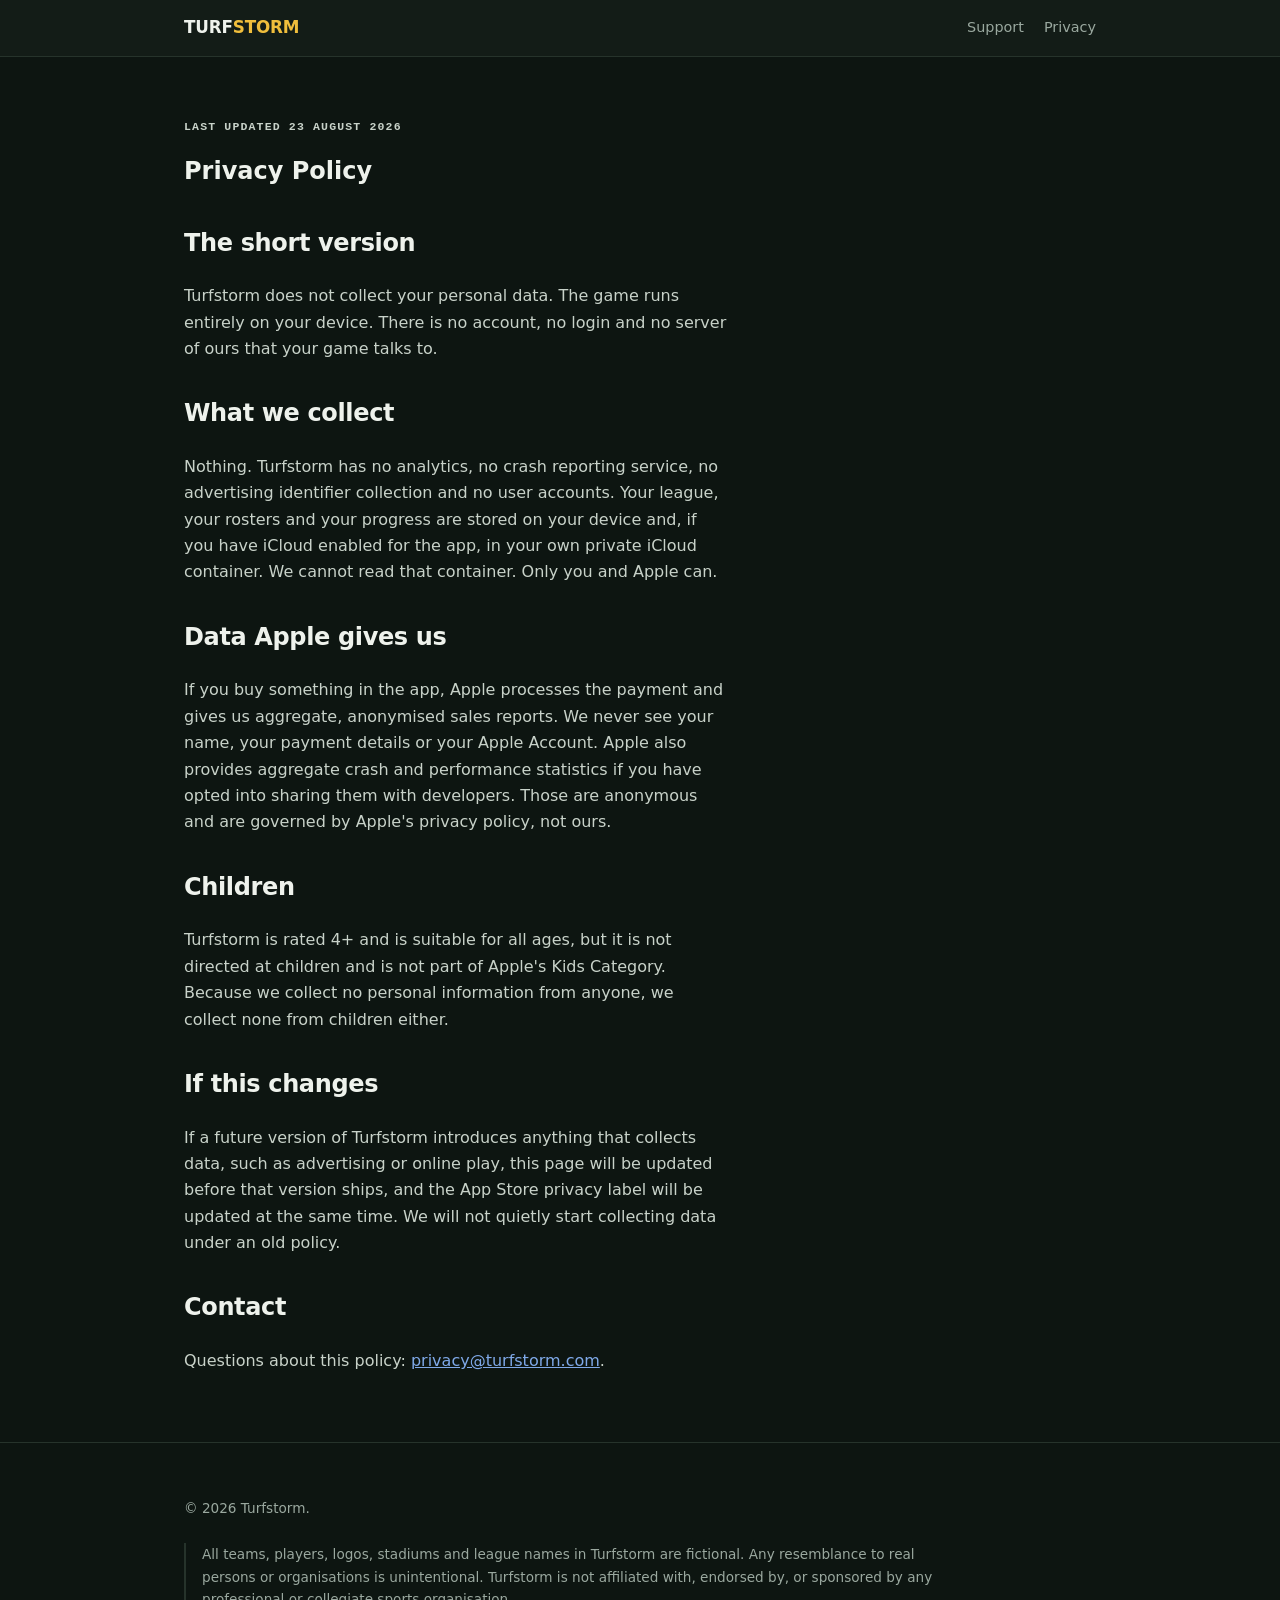
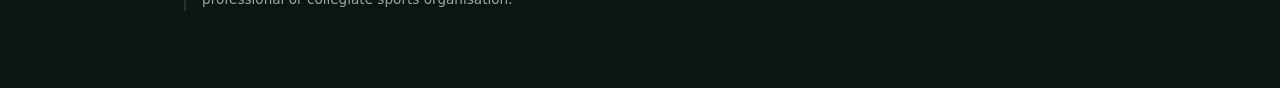
==== privacy.html @ e37dcb49 "chore: serve from repo root for GitHub Pages, add CNAME GitHub Pages only serves from the root or /d" ====
<!doctype html>
<html lang="en">
<head>
<meta charset="utf-8">
<meta name="viewport" content="width=device-width,initial-scale=1">
<title>Privacy Policy | Turfstorm</title>
<link rel="stylesheet" href="/style.css">
</head>
<body>
<header class="bar"><div class="wrap">
  <a class="brand" href="/">TURF<span>STORM</span></a>
  <nav><a href="/support.html">Support</a><a href="/privacy.html">Privacy</a></nav>
</div></header>

<section class="legal"><div class="wrap">
  <p class="updated">Last updated 23 August 2026</p>
  <h1>Privacy Policy</h1>

  <h2>The short version</h2>
  <p>Turfstorm does not collect your personal data. The game runs entirely on your device. There is no account, no login and no server of ours that your game talks to.</p>

  <h2>What we collect</h2>
  <p>Nothing. Turfstorm has no analytics, no crash reporting service, no advertising identifier collection and no user accounts. Your league, your rosters and your progress are stored on your device and, if you have iCloud enabled for the app, in your own private iCloud container. We cannot read that container. Only you and Apple can.</p>

  <h2>Data Apple gives us</h2>
  <p>If you buy something in the app, Apple processes the payment and gives us aggregate, anonymised sales reports. We never see your name, your payment details or your Apple Account. Apple also provides aggregate crash and performance statistics if you have opted into sharing them with developers. Those are anonymous and are governed by Apple's privacy policy, not ours.</p>

  <h2>Children</h2>
  <p>Turfstorm is rated 4+ and is suitable for all ages, but it is not directed at children and is not part of Apple's Kids Category. Because we collect no personal information from anyone, we collect none from children either.</p>

  <h2>If this changes</h2>
  <p>If a future version of Turfstorm introduces anything that collects data, such as advertising or online play, this page will be updated before that version ships, and the App Store privacy label will be updated at the same time. We will not quietly start collecting data under an old policy.</p>

  <h2>Contact</h2>
  <p>Questions about this policy: <a href="mailto:privacy@turfstorm.com">privacy@turfstorm.com</a>.</p>
</div></section>

<footer><div class="wrap">
  <p>&copy; 2026 Turfstorm.</p>
  <p class="disclaimer">All teams, players, logos, stadiums and league names in Turfstorm are fictional. Any resemblance to real persons or organisations is unintentional. Turfstorm is not affiliated with, endorsed by, or sponsored by any professional or collegiate sports organisation.</p>
</div></footer>
</body>
</html>
---- style.css ----
/* Turfstorm marketing site.
   Same broadcast-telestrator language as the app: turf ground, chalk type, the first-down
   line as the single accent. Square corners, no gradients, no rounded cards. */
:root{
  --turf:#0d1511; --turf-2:#131c17; --panel:#18221c; --edge:#26332b;
  --chalk:#eef2ec; --muted:#9aa89f;
  --marker:#f0be3c; --scrimmage:#7fa9e8;
  --measure:34rem;
}
*{box-sizing:border-box}
html{-webkit-text-size-adjust:100%}
body{
  margin:0;background:var(--turf);color:var(--chalk);
  font:16px/1.65 ui-sans-serif,system-ui,-apple-system,"Helvetica Neue",Arial,sans-serif;
}
a{color:var(--scrimmage)}
.wrap{max-width:60rem;margin:0 auto;padding:0 1.5rem}
header.bar{
  border-bottom:1px solid var(--edge);background:var(--turf-2);
  position:sticky;top:0;z-index:10;
}
header.bar .wrap{display:flex;align-items:center;gap:1rem;height:3.5rem}
.brand{font-weight:800;letter-spacing:-.01em;font-size:1.05rem;text-decoration:none;color:var(--chalk)}
.brand span{color:var(--marker)}
nav{margin-left:auto;display:flex;gap:1.25rem;font-size:.9rem}
nav a{color:var(--muted);text-decoration:none}
nav a:hover,nav a:focus-visible{color:var(--chalk)}

.hero{padding:4.5rem 0 3.5rem;border-bottom:1px solid var(--edge);position:relative;overflow:hidden}
.hero::after{
  content:"";position:absolute;left:0;right:0;bottom:0;height:4px;background:var(--marker);
}
.hero h1{font-size:clamp(2.1rem,6vw,3.4rem);line-height:1.05;margin:0 0 1rem;max-width:16ch;letter-spacing:-.025em}
.hero p{font-size:1.15rem;color:var(--muted);max-width:var(--measure);margin:0 0 1.75rem}
.eyebrow{
  font:600 .72rem/1 ui-monospace,SFMono-Regular,Menlo,monospace;
  letter-spacing:.16em;text-transform:uppercase;color:var(--marker);margin:0 0 1rem
}
.pill{
  display:inline-block;border:1px solid var(--edge);padding:.5rem .9rem;
  font-size:.82rem;color:var(--muted)
}

section{padding:3.25rem 0;border-bottom:1px solid var(--edge)}
h2{font-size:1.5rem;letter-spacing:-.015em;margin:0 0 1.25rem}
h3{font-size:1.05rem;margin:0 0 .4rem}
p,li{max-width:var(--measure)}
.features{display:grid;grid-template-columns:repeat(auto-fit,minmax(15rem,1fr));gap:1px;background:var(--edge);border:1px solid var(--edge)}
.feature{background:var(--panel);padding:1.35rem}
.feature p{color:var(--muted);font-size:.94rem;margin:0}
.feature h3{color:var(--chalk)}

.legal h2{margin-top:2rem}
.legal h2:first-child{margin-top:0}
.legal p,.legal li{color:#c8d2c9}
.updated{font:600 .72rem/1 ui-monospace,monospace;letter-spacing:.1em;text-transform:uppercase;color:var(--muted)}

footer{padding:2.5rem 0 4rem;color:var(--muted);font-size:.85rem}
footer p{max-width:48rem}
.disclaimer{border-left:2px solid var(--edge);padding-left:1rem;margin-top:1.5rem}
@media (prefers-reduced-motion:no-preference){html{scroll-behavior:smooth}}
:focus-visible{outline:2px solid var(--marker);outline-offset:2px}
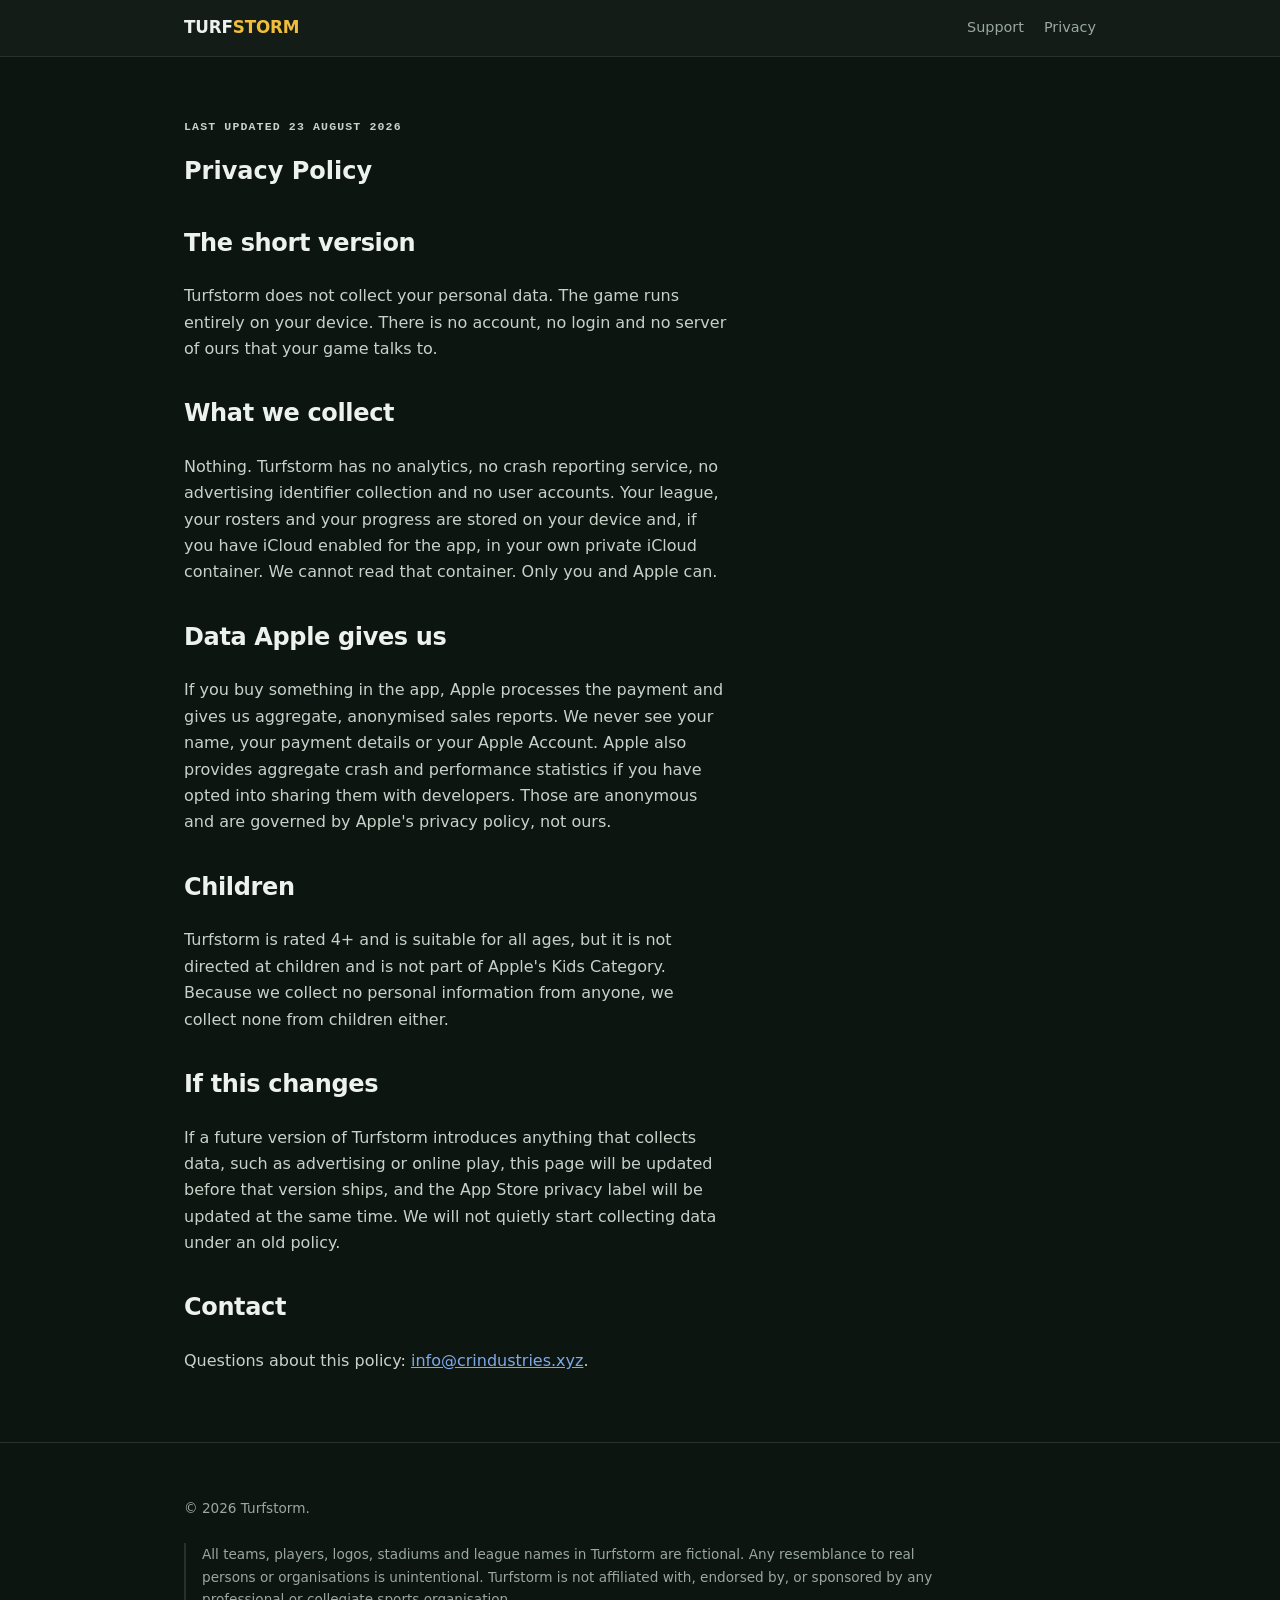
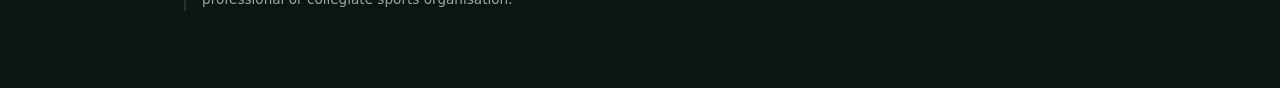
==== commit 08c7bbd9: "chore: contact email is info@crindustries.xyz Co-Authored-By: Claude Opus 5 (1M context) <noreply@an" ====
--- a/privacy.html
+++ b/privacy.html
@@ -32,7 +32,7 @@
   <p>If a future version of Turfstorm introduces anything that collects data, such as advertising or online play, this page will be updated before that version ships, and the App Store privacy label will be updated at the same time. We will not quietly start collecting data under an old policy.</p>
 
   <h2>Contact</h2>
-  <p>Questions about this policy: <a href="mailto:privacy@turfstorm.com">privacy@turfstorm.com</a>.</p>
+  <p>Questions about this policy: <a href="mailto:info@crindustries.xyz">info@crindustries.xyz</a>.</p>
 </div></section>
 
 <footer><div class="wrap">
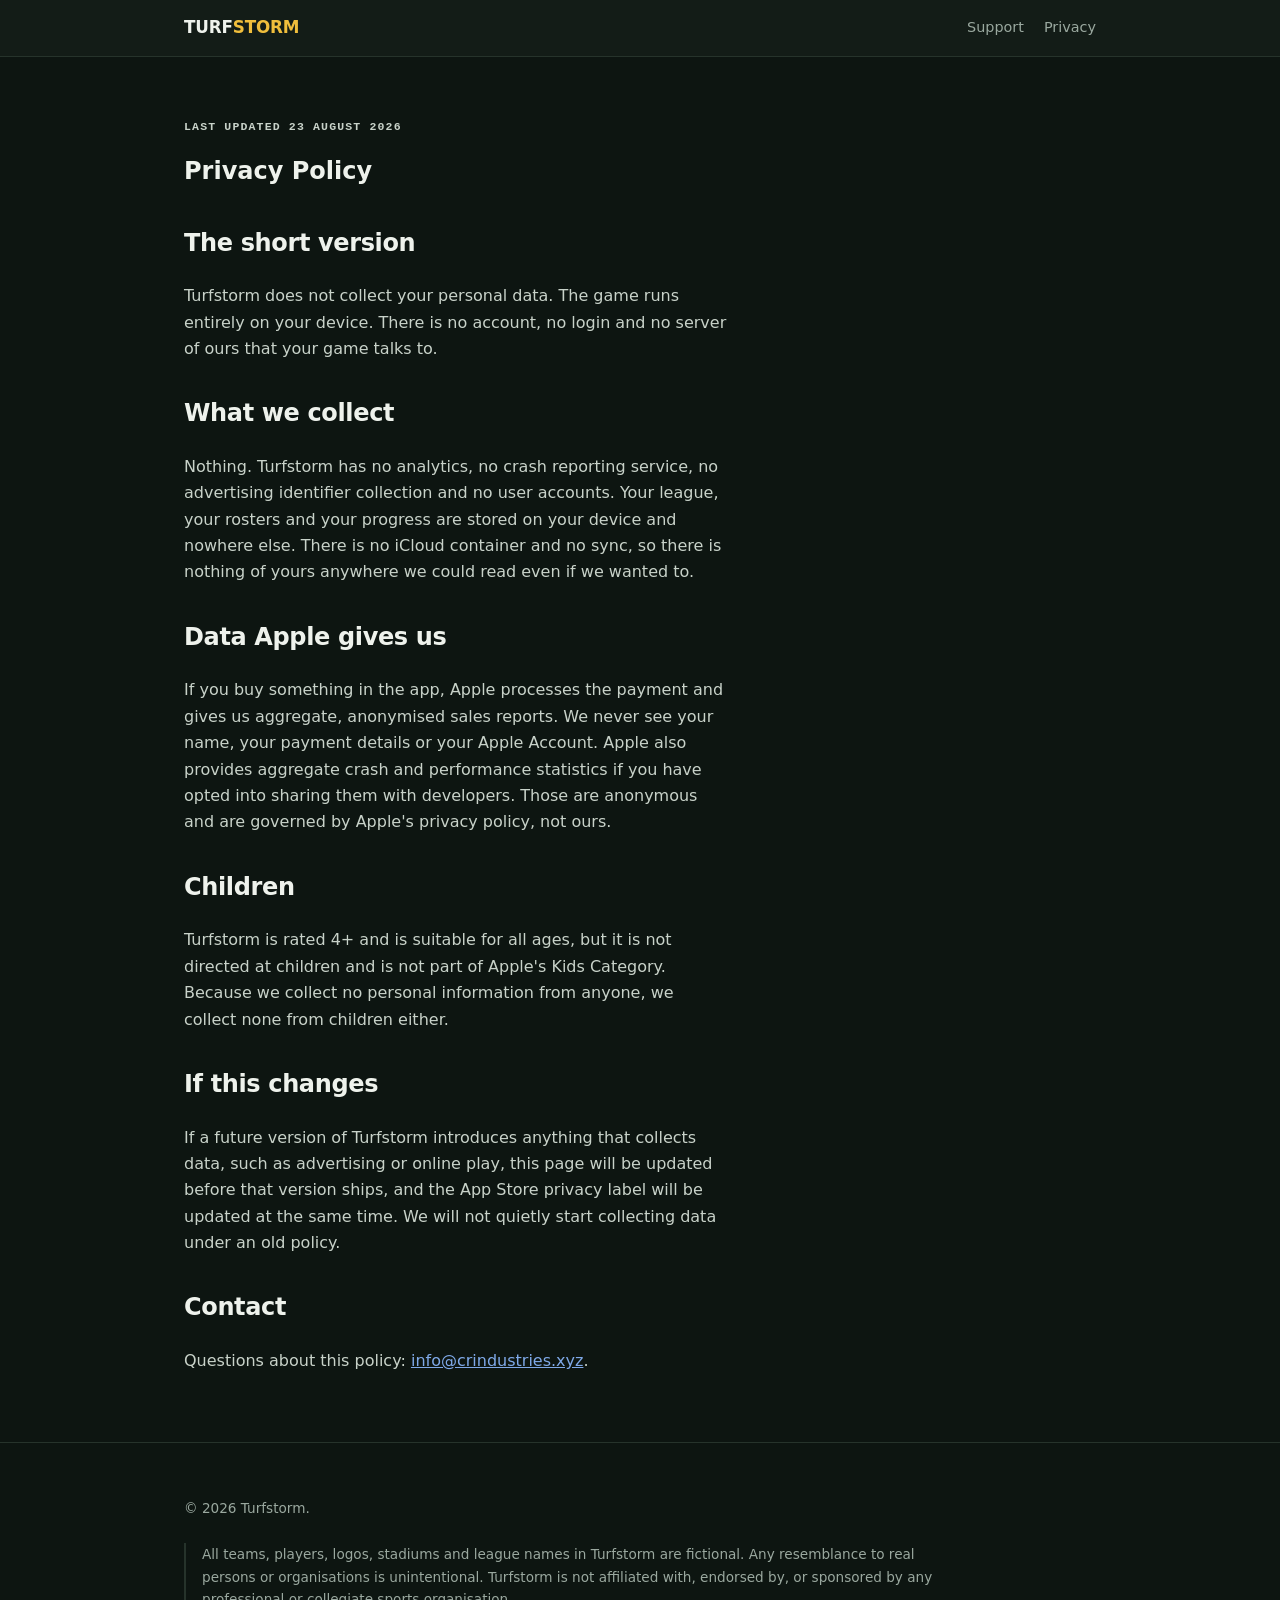
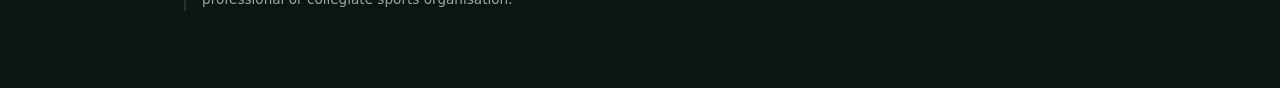
==== commit b14a1024: "fix(site): say what the app does, not what it was going to do Two claims on the support page and one" ====
--- a/privacy.html
+++ b/privacy.html
@@ -20,7 +20,7 @@
   <p>Turfstorm does not collect your personal data. The game runs entirely on your device. There is no account, no login and no server of ours that your game talks to.</p>
 
   <h2>What we collect</h2>
-  <p>Nothing. Turfstorm has no analytics, no crash reporting service, no advertising identifier collection and no user accounts. Your league, your rosters and your progress are stored on your device and, if you have iCloud enabled for the app, in your own private iCloud container. We cannot read that container. Only you and Apple can.</p>
+  <p>Nothing. Turfstorm has no analytics, no crash reporting service, no advertising identifier collection and no user accounts. Your league, your rosters and your progress are stored on your device and nowhere else. There is no iCloud container and no sync, so there is nothing of yours anywhere we could read even if we wanted to.</p>
 
   <h2>Data Apple gives us</h2>
   <p>If you buy something in the app, Apple processes the payment and gives us aggregate, anonymised sales reports. We never see your name, your payment details or your Apple Account. Apple also provides aggregate crash and performance statistics if you have opted into sharing them with developers. Those are anonymous and are governed by Apple's privacy policy, not ours.</p>
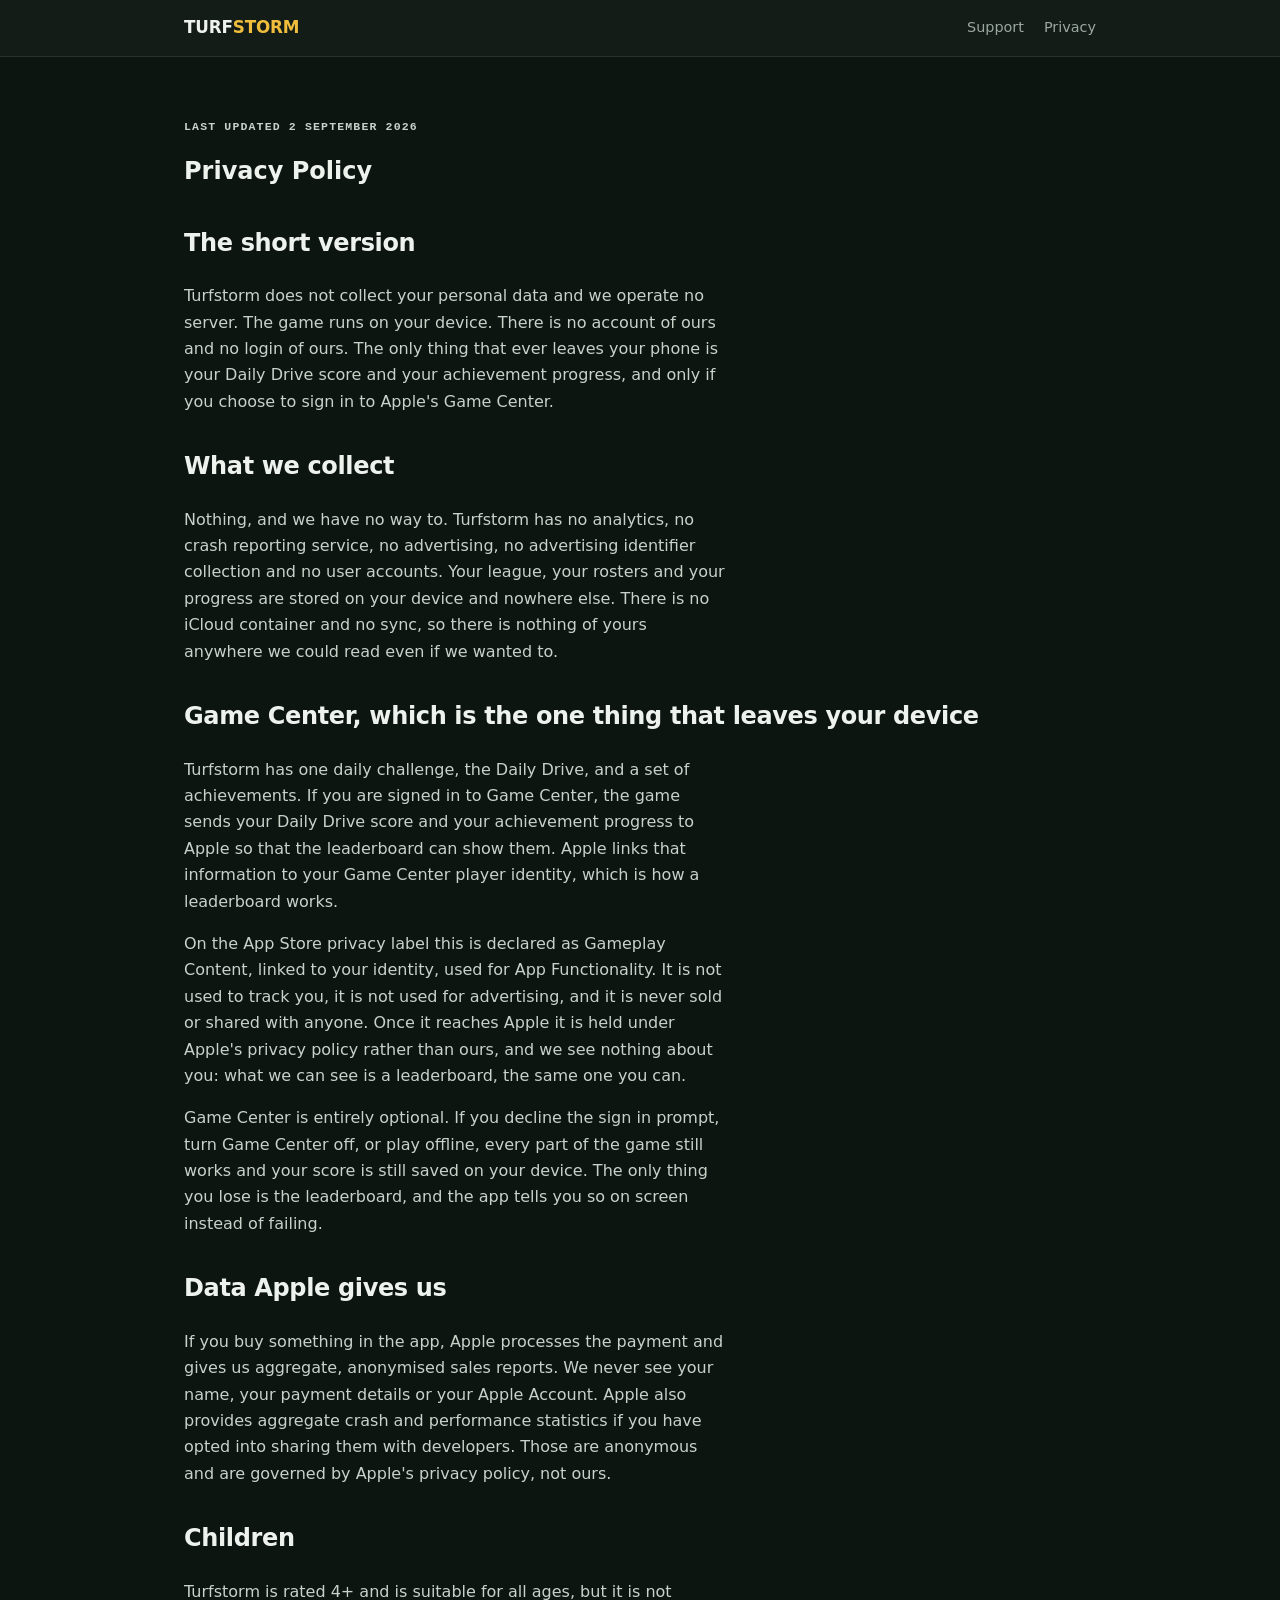
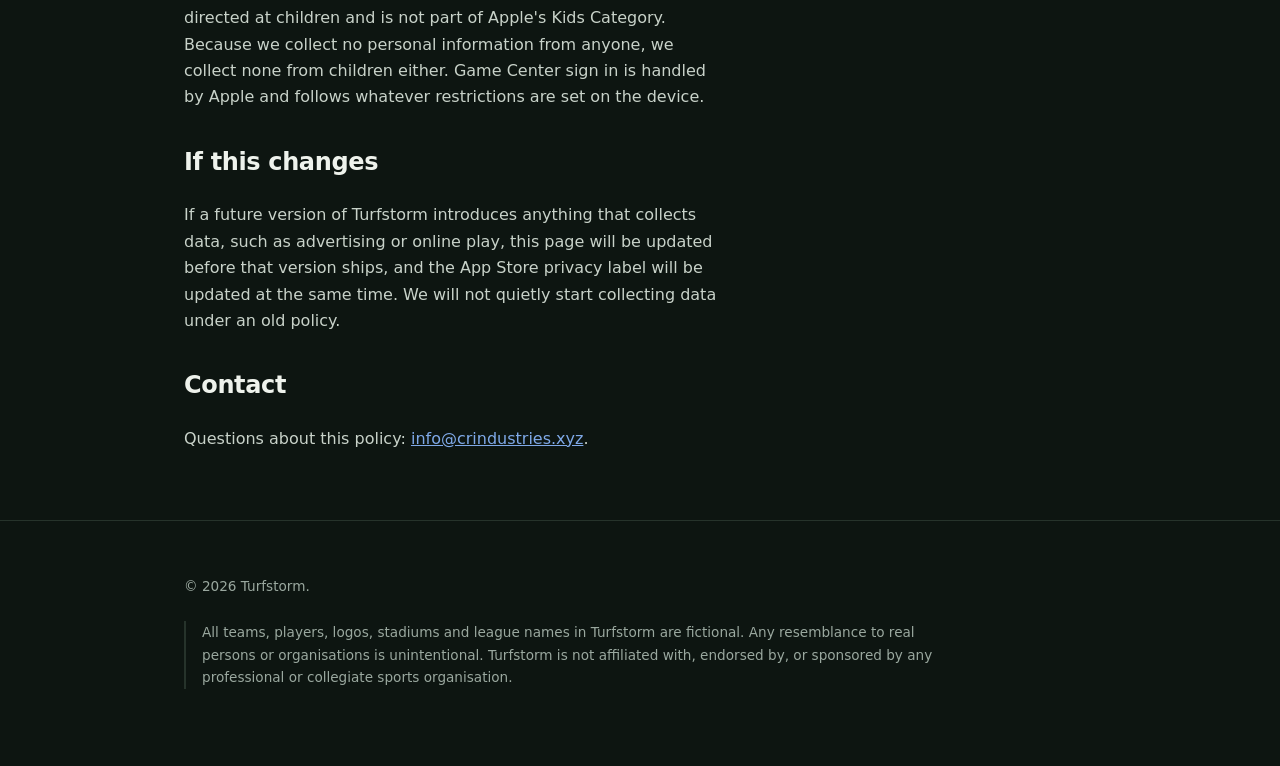
==== commit 20444cdb: "fix(site): the privacy policy said "Nothing" about an app that talks to Game Center The product page" ====
--- a/privacy.html
+++ b/privacy.html
@@ -13,20 +13,25 @@
 </div></header>
 
 <section class="legal"><div class="wrap">
-  <p class="updated">Last updated 23 August 2026</p>
+  <p class="updated">Last updated 2 September 2026</p>
   <h1>Privacy Policy</h1>
 
   <h2>The short version</h2>
-  <p>Turfstorm does not collect your personal data. The game runs entirely on your device. There is no account, no login and no server of ours that your game talks to.</p>
+  <p>Turfstorm does not collect your personal data and we operate no server. The game runs on your device. There is no account of ours and no login of ours. The only thing that ever leaves your phone is your Daily Drive score and your achievement progress, and only if you choose to sign in to Apple's Game Center.</p>
 
   <h2>What we collect</h2>
-  <p>Nothing. Turfstorm has no analytics, no crash reporting service, no advertising identifier collection and no user accounts. Your league, your rosters and your progress are stored on your device and nowhere else. There is no iCloud container and no sync, so there is nothing of yours anywhere we could read even if we wanted to.</p>
+  <p>Nothing, and we have no way to. Turfstorm has no analytics, no crash reporting service, no advertising, no advertising identifier collection and no user accounts. Your league, your rosters and your progress are stored on your device and nowhere else. There is no iCloud container and no sync, so there is nothing of yours anywhere we could read even if we wanted to.</p>
+
+  <h2>Game Center, which is the one thing that leaves your device</h2>
+  <p>Turfstorm has one daily challenge, the Daily Drive, and a set of achievements. If you are signed in to Game Center, the game sends your Daily Drive score and your achievement progress to Apple so that the leaderboard can show them. Apple links that information to your Game Center player identity, which is how a leaderboard works.</p>
+  <p>On the App Store privacy label this is declared as Gameplay Content, linked to your identity, used for App Functionality. It is not used to track you, it is not used for advertising, and it is never sold or shared with anyone. Once it reaches Apple it is held under Apple's privacy policy rather than ours, and we see nothing about you: what we can see is a leaderboard, the same one you can.</p>
+  <p>Game Center is entirely optional. If you decline the sign in prompt, turn Game Center off, or play offline, every part of the game still works and your score is still saved on your device. The only thing you lose is the leaderboard, and the app tells you so on screen instead of failing.</p>
 
   <h2>Data Apple gives us</h2>
   <p>If you buy something in the app, Apple processes the payment and gives us aggregate, anonymised sales reports. We never see your name, your payment details or your Apple Account. Apple also provides aggregate crash and performance statistics if you have opted into sharing them with developers. Those are anonymous and are governed by Apple's privacy policy, not ours.</p>
 
   <h2>Children</h2>
-  <p>Turfstorm is rated 4+ and is suitable for all ages, but it is not directed at children and is not part of Apple's Kids Category. Because we collect no personal information from anyone, we collect none from children either.</p>
+  <p>Turfstorm is rated 4+ and is suitable for all ages, but it is not directed at children and is not part of Apple's Kids Category. Because we collect no personal information from anyone, we collect none from children either. Game Center sign in is handled by Apple and follows whatever restrictions are set on the device.</p>
 
   <h2>If this changes</h2>
   <p>If a future version of Turfstorm introduces anything that collects data, such as advertising or online play, this page will be updated before that version ships, and the App Store privacy label will be updated at the same time. We will not quietly start collecting data under an old policy.</p>
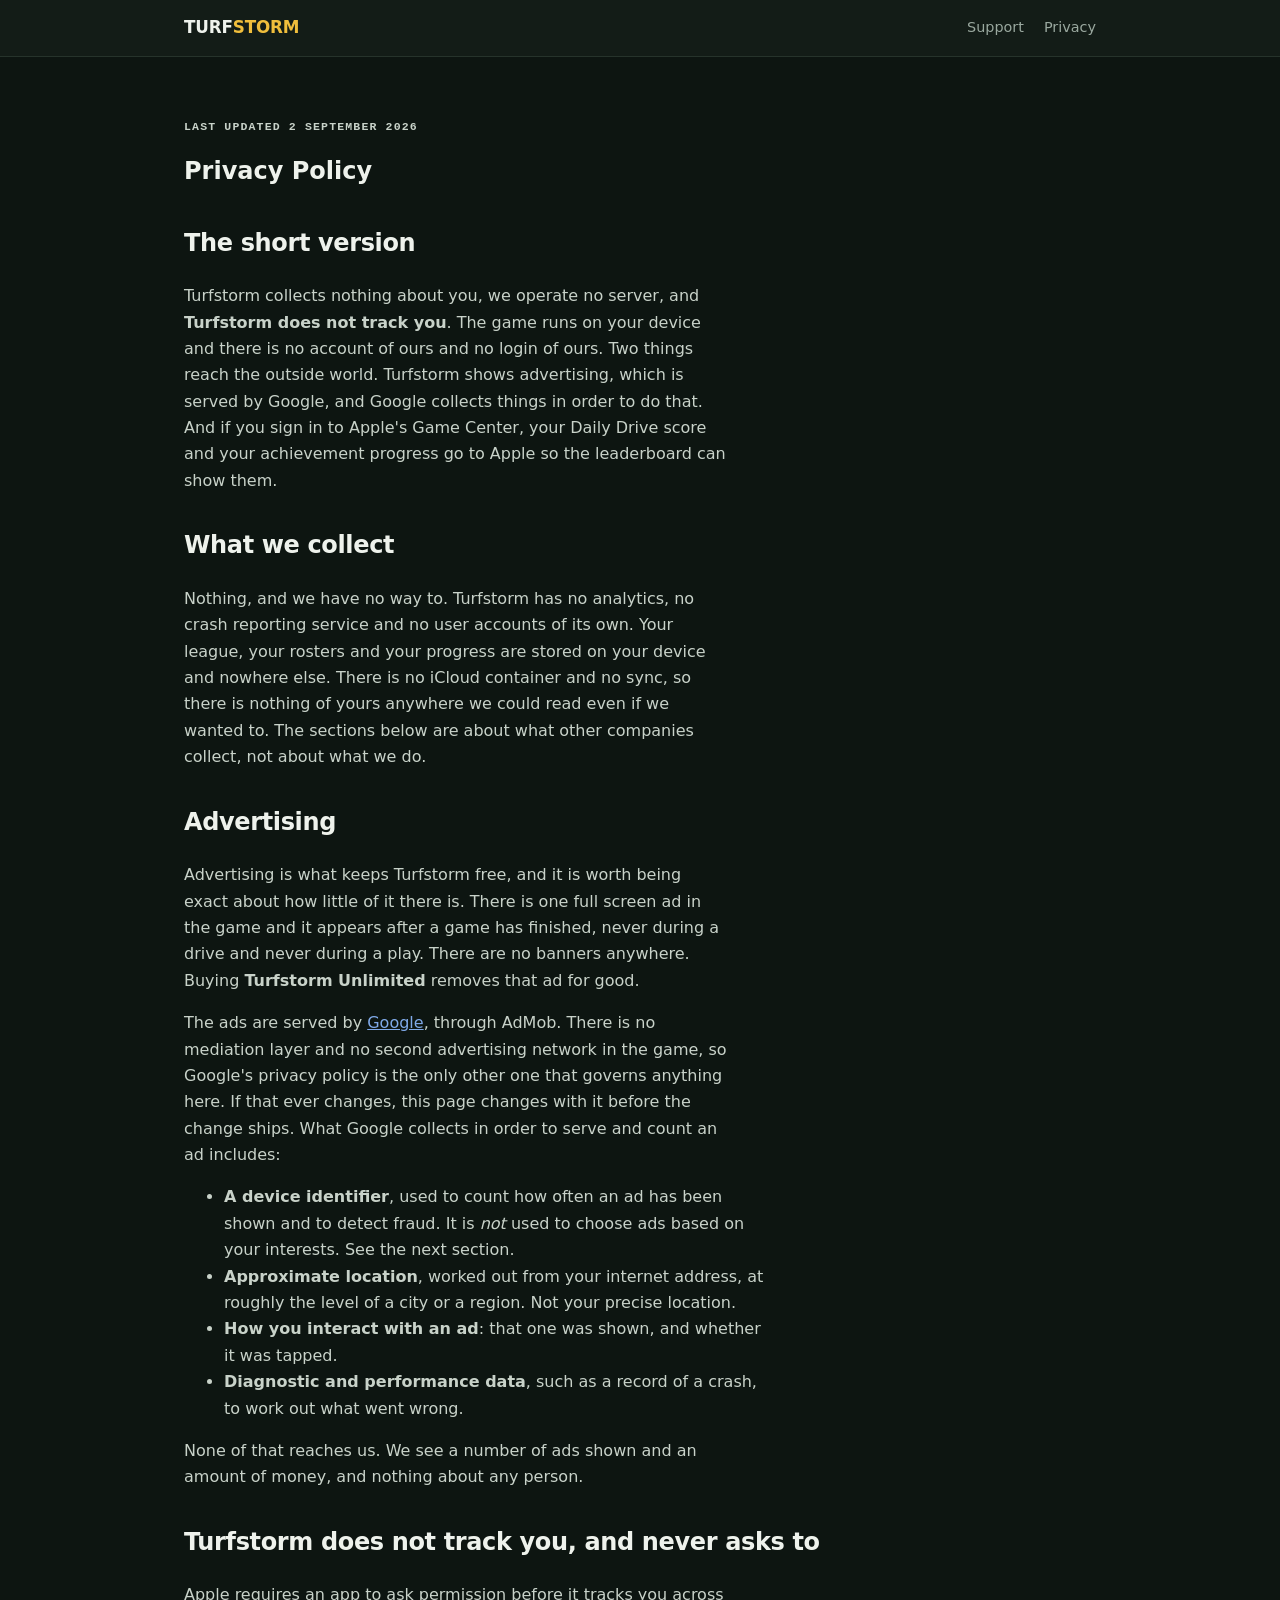
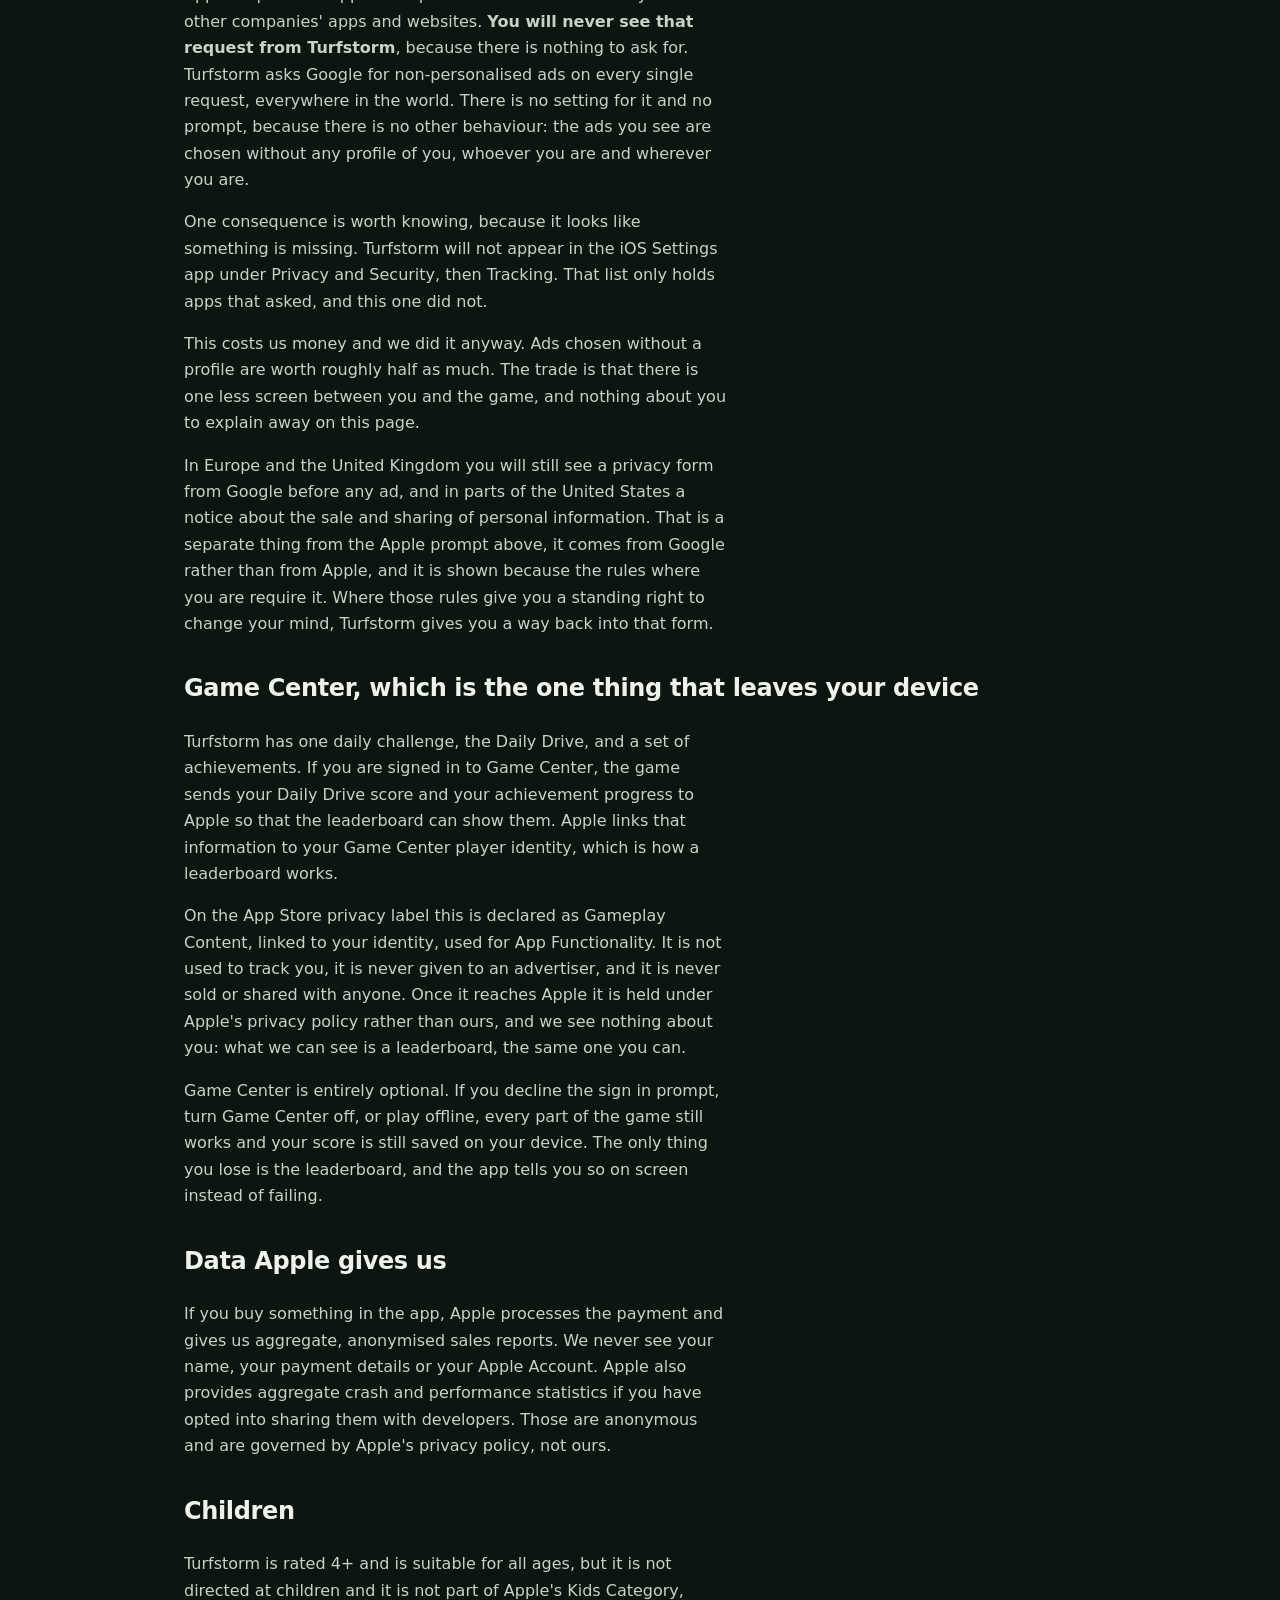
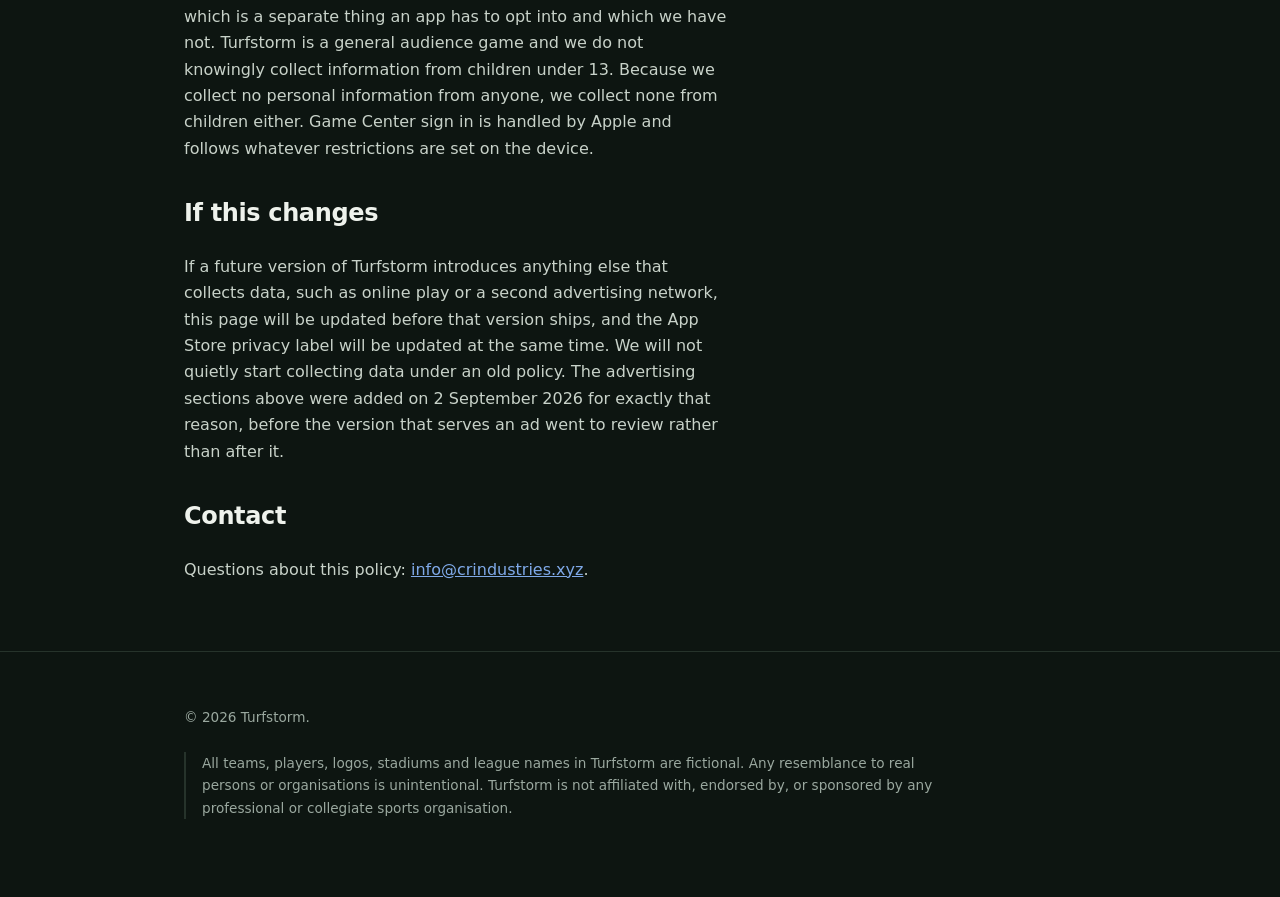
==== commit 01df5ec1: "fix(site): say that the game shows adverts, before the version that shows them ships Version 1.0 car" ====
--- a/privacy.html
+++ b/privacy.html
@@ -17,24 +17,41 @@
   <h1>Privacy Policy</h1>
 
   <h2>The short version</h2>
-  <p>Turfstorm does not collect your personal data and we operate no server. The game runs on your device. There is no account of ours and no login of ours. The only thing that ever leaves your phone is your Daily Drive score and your achievement progress, and only if you choose to sign in to Apple's Game Center.</p>
+  <p>Turfstorm collects nothing about you, we operate no server, and <strong>Turfstorm does not track you</strong>. The game runs on your device and there is no account of ours and no login of ours. Two things reach the outside world. Turfstorm shows advertising, which is served by Google, and Google collects things in order to do that. And if you sign in to Apple's Game Center, your Daily Drive score and your achievement progress go to Apple so the leaderboard can show them.</p>
 
   <h2>What we collect</h2>
-  <p>Nothing, and we have no way to. Turfstorm has no analytics, no crash reporting service, no advertising, no advertising identifier collection and no user accounts. Your league, your rosters and your progress are stored on your device and nowhere else. There is no iCloud container and no sync, so there is nothing of yours anywhere we could read even if we wanted to.</p>
+  <p>Nothing, and we have no way to. Turfstorm has no analytics, no crash reporting service and no user accounts of its own. Your league, your rosters and your progress are stored on your device and nowhere else. There is no iCloud container and no sync, so there is nothing of yours anywhere we could read even if we wanted to. The sections below are about what other companies collect, not about what we do.</p>
+
+  <h2>Advertising</h2>
+  <p>Advertising is what keeps Turfstorm free, and it is worth being exact about how little of it there is. There is one full screen ad in the game and it appears after a game has finished, never during a drive and never during a play. There are no banners anywhere. Buying <strong>Turfstorm Unlimited</strong> removes that ad for good.</p>
+  <p>The ads are served by <a href="https://policies.google.com/privacy">Google</a>, through AdMob. There is no mediation layer and no second advertising network in the game, so Google's privacy policy is the only other one that governs anything here. If that ever changes, this page changes with it before the change ships. What Google collects in order to serve and count an ad includes:</p>
+  <ul>
+    <li><strong>A device identifier</strong>, used to count how often an ad has been shown and to detect fraud. It is <em>not</em> used to choose ads based on your interests. See the next section.</li>
+    <li><strong>Approximate location</strong>, worked out from your internet address, at roughly the level of a city or a region. Not your precise location.</li>
+    <li><strong>How you interact with an ad</strong>: that one was shown, and whether it was tapped.</li>
+    <li><strong>Diagnostic and performance data</strong>, such as a record of a crash, to work out what went wrong.</li>
+  </ul>
+  <p>None of that reaches us. We see a number of ads shown and an amount of money, and nothing about any person.</p>
+
+  <h2>Turfstorm does not track you, and never asks to</h2>
+  <p>Apple requires an app to ask permission before it tracks you across other companies' apps and websites. <strong>You will never see that request from Turfstorm</strong>, because there is nothing to ask for. Turfstorm asks Google for non-personalised ads on every single request, everywhere in the world. There is no setting for it and no prompt, because there is no other behaviour: the ads you see are chosen without any profile of you, whoever you are and wherever you are.</p>
+  <p>One consequence is worth knowing, because it looks like something is missing. Turfstorm will not appear in the iOS Settings app under Privacy and Security, then Tracking. That list only holds apps that asked, and this one did not.</p>
+  <p>This costs us money and we did it anyway. Ads chosen without a profile are worth roughly half as much. The trade is that there is one less screen between you and the game, and nothing about you to explain away on this page.</p>
+  <p>In Europe and the United Kingdom you will still see a privacy form from Google before any ad, and in parts of the United States a notice about the sale and sharing of personal information. That is a separate thing from the Apple prompt above, it comes from Google rather than from Apple, and it is shown because the rules where you are require it. Where those rules give you a standing right to change your mind, Turfstorm gives you a way back into that form.</p>
 
   <h2>Game Center, which is the one thing that leaves your device</h2>
   <p>Turfstorm has one daily challenge, the Daily Drive, and a set of achievements. If you are signed in to Game Center, the game sends your Daily Drive score and your achievement progress to Apple so that the leaderboard can show them. Apple links that information to your Game Center player identity, which is how a leaderboard works.</p>
-  <p>On the App Store privacy label this is declared as Gameplay Content, linked to your identity, used for App Functionality. It is not used to track you, it is not used for advertising, and it is never sold or shared with anyone. Once it reaches Apple it is held under Apple's privacy policy rather than ours, and we see nothing about you: what we can see is a leaderboard, the same one you can.</p>
+  <p>On the App Store privacy label this is declared as Gameplay Content, linked to your identity, used for App Functionality. It is not used to track you, it is never given to an advertiser, and it is never sold or shared with anyone. Once it reaches Apple it is held under Apple's privacy policy rather than ours, and we see nothing about you: what we can see is a leaderboard, the same one you can.</p>
   <p>Game Center is entirely optional. If you decline the sign in prompt, turn Game Center off, or play offline, every part of the game still works and your score is still saved on your device. The only thing you lose is the leaderboard, and the app tells you so on screen instead of failing.</p>
 
   <h2>Data Apple gives us</h2>
   <p>If you buy something in the app, Apple processes the payment and gives us aggregate, anonymised sales reports. We never see your name, your payment details or your Apple Account. Apple also provides aggregate crash and performance statistics if you have opted into sharing them with developers. Those are anonymous and are governed by Apple's privacy policy, not ours.</p>
 
   <h2>Children</h2>
-  <p>Turfstorm is rated 4+ and is suitable for all ages, but it is not directed at children and is not part of Apple's Kids Category. Because we collect no personal information from anyone, we collect none from children either. Game Center sign in is handled by Apple and follows whatever restrictions are set on the device.</p>
+  <p>Turfstorm is rated 4+ and is suitable for all ages, but it is not directed at children and it is not part of Apple's Kids Category, which is a separate thing an app has to opt into and which we have not. Turfstorm is a general audience game and we do not knowingly collect information from children under 13. Because we collect no personal information from anyone, we collect none from children either. Game Center sign in is handled by Apple and follows whatever restrictions are set on the device.</p>
 
   <h2>If this changes</h2>
-  <p>If a future version of Turfstorm introduces anything that collects data, such as advertising or online play, this page will be updated before that version ships, and the App Store privacy label will be updated at the same time. We will not quietly start collecting data under an old policy.</p>
+  <p>If a future version of Turfstorm introduces anything else that collects data, such as online play or a second advertising network, this page will be updated before that version ships, and the App Store privacy label will be updated at the same time. We will not quietly start collecting data under an old policy. The advertising sections above were added on 2 September 2026 for exactly that reason, before the version that serves an ad went to review rather than after it.</p>
 
   <h2>Contact</h2>
   <p>Questions about this policy: <a href="mailto:info@crindustries.xyz">info@crindustries.xyz</a>.</p>
